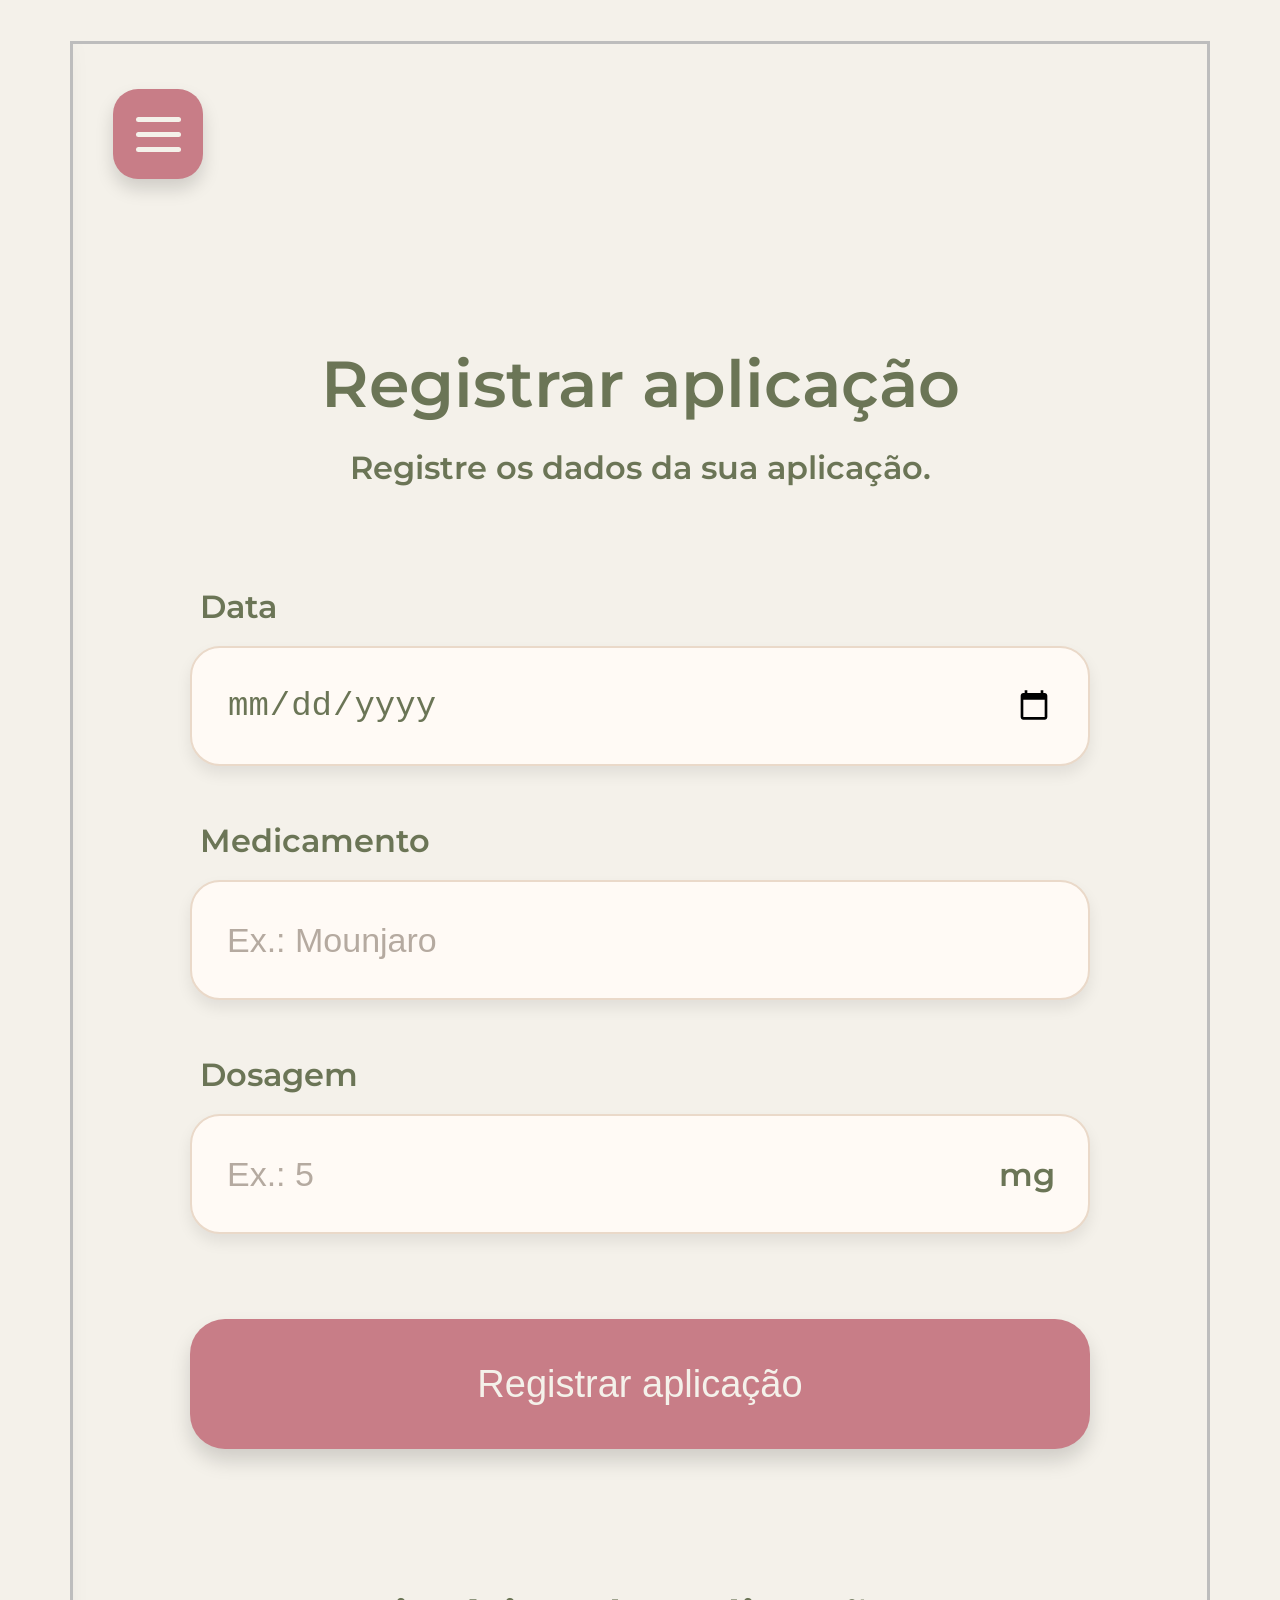
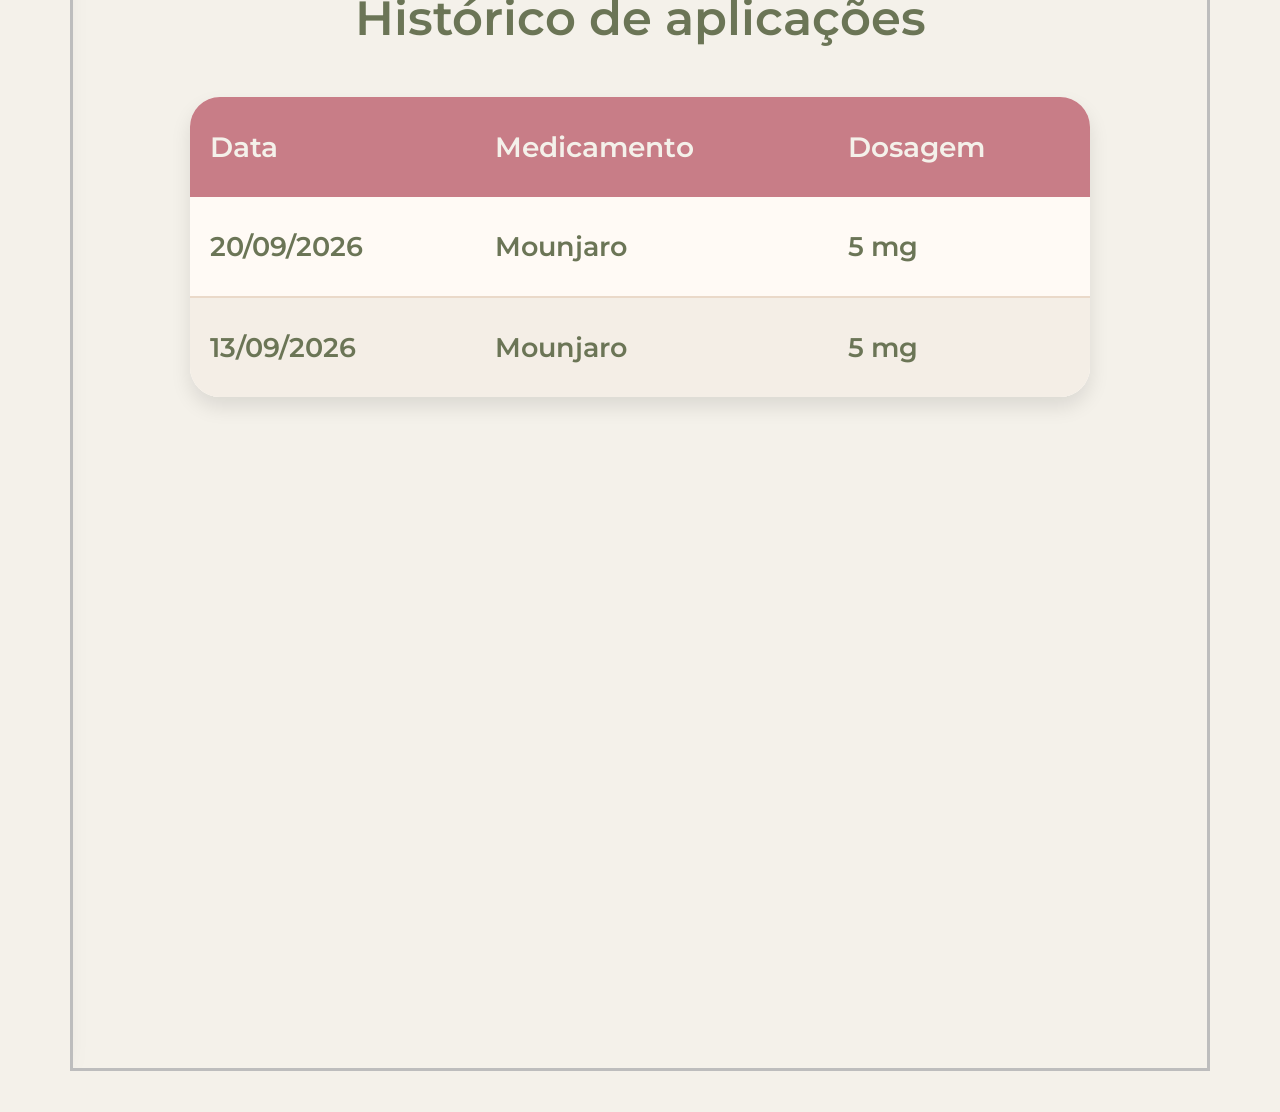
==== dose.html @ 6afb6bb6 "Estrutura inicial" ====
<!DOCTYPE html>
<html lang="pt-br">

<head>
    <meta charset="UTF-8">
    <meta name="viewport" content="width=device-width, initial-scale=1.0">
    <link rel="icon" href="assets/favicon/favicon.png">
    <title>Canetinha ♥ Canetão | Aplicação</title>
    <link rel="stylesheet" href="style.css">
</head>

<body>
    <div class="app">
        <header class="topo">
            <button class="menu-button" id="menuButton" aria-label="Abrir menu">
                <span></span>
                <span></span>
                <span></span>
            </button>
        </header>
        <aside class="menu-lateral" id="menuLateral">
            <div class="menu-header">
                <h2>Menu</h2>
                <button class="fechar-menu" id="fecharMenu" aria-label="Fechar menu">
                    &times;
                </button>
            </div>
            <nav>
                <ul>
                    <li><a href="index.html">Início</a></li>
                    <li><a href="dose.html">Registrar aplicação</a></li>
                    <li><a href="alimentacao.html">Registrar alimentação</a></li>
                    <li><a href="peso.html">Registrar peso</a></li>
                    <li><a href="dashboard.html">Dashboard</a></li>
                </ul>
            </nav>
        </aside>

        <main class="conteudo">
            <h1>Registrar aplicação</h1>
            <p class="subtitulo">Registre os dados da sua aplicação.</p>
            <form id="formDose">
                <div class="campo">
                    <label for="data">Data</label>
                    <input type="date" id="data" name="data" required>
                </div>
                <div class="campo">
                    <label for="medicamento">Medicamento</label>
                    <input type="text" id="medicamento" name="medicamento" placeholder="Ex.: Mounjaro" required>
                </div>
                <div class="campo">
                    <label for="dosagem">Dosagem</label>
                    <div class="dosagem-container">
                        <input type="number" id="dosagem" name="dosagem" placeholder="Ex.: 5" min="0" step="0.1"
                            required>
                        <span>mg</span>
                    </div>
                </div>
                <button type="submit" class="botao-principal">Registrar aplicação</button>
            </form>






            <section class="historico">
                <h2>Histórico de aplicações</h2>
                <div class="tabela-container">
                    <table>
                        <thead>
                            <tr>
                                <th>Data</th>
                                <th>Medicamento</th>
                                <th>Dosagem</th>
                            </tr>
                        </thead>
                        <tbody id="historico-body">

                            <!-- 
                        Os registros vindos do banco
                        serão inseridos aqui pelo JavaScript.
                    -->

                            <tr>
                                <td>20/09/2026</td>
                                <td>Mounjaro</td>
                                <td>5 mg</td>
                            </tr>
                            <tr>
                                <td>13/09/2026</td>
                                <td>Mounjaro</td>
                                <td>5 mg</td>
                            </tr>
                        </tbody>
                    </table>
                </div>
            </section>
        </main>
    </div>
    <script>
        const menuButton =
            document.getElementById("menuButton");
        const menuLateral =
            document.getElementById("menuLateral");
        const fecharMenu =
            document.getElementById("fecharMenu");
        menuButton.addEventListener("click", function () {

            menuLateral.classList.add("menu-aberto");
        });
        fecharMenu.addEventListener("click", function () {
            menuLateral.classList.remove("menu-aberto");
        });
    </script>
</body>

</html>
---- style.css ----
@import url('https://fonts.googleapis.com/css2?family=Montserrat:ital,wght@0,100..900;1,100..900&display=swap');

* {
    margin: 0;
    padding: 0;
    box-sizing: border-box;
}

html,
body {
    width: 100%;
    min-height: 100%;
}

body {
    background-color: #f4f1ea;
    font-family: "Montserrat", sans-serif;
    display: flex;
    justify-content: center;
    align-items: center;
    min-height: 2712px;
}

body > div {
    width: 1140px;
    min-height: 2630px;
    background-color: #ffffff;
    border: 3px solid #bdbdbd;
    display: flex;
    flex-direction: column;
    align-items: center;
}

.cabecalho {
    width: 100%;
    display: flex;
    justify-content: center;
    align-items: center;
    padding-bottom: 100px;
}

#logo {
    width: 1000px;
    max-width: 100%;
    height: auto;
    display: block;
}

.menu-main {
    width: 100%;
    display: flex;
    justify-content: center;
    margin-top: 100px;
}

.menu-main ul {
    list-style: none;
    width: 950px;
    display: flex;
    flex-direction: column;
    gap: 55px;
}

.menu-main li {
    width: 100%;
}


.menu-main a {
    width: 100%;
    height: 180px;
    display: flex;
    justify-content: center;
    align-items: center;
    background-color: #c87d87;
    color: #f4f1ea;
    text-decoration: none;
    font-size: 60px;
    font-weight: 600;
    border-radius: 45px;
    box-shadow: 0 12px 20px rgba(0, 0, 0, 0.15);
    transition:
        transform 0.2s ease,
        box-shadow 0.2s ease,
        background-color 0.2s ease;
}

.menu-main a:hover {
    background-color: #f8ddc4;
    transform: translateY(-5px);
    box-shadow: 0 16px 25px rgba(0, 0, 0, 0.18);
}

.menu-main a:active {
    transform: translateY(2px);
    box-shadow: 0 7px 12px rgba(0, 0, 0, 0.15);
}

.app {
    position: relative;
    width: 1140px;
    min-height: 2630px;
    background-color: #f4f1ea;
    border: 3px solid #bdbdbd;
    overflow: hidden;
    color: #6b7556;
    font-weight: 600;
}

.topo {
    position: relative;
    width: 100%;
    height: 180px;
    display: flex;
    align-items: center;
    padding: 40px;
}

.menu-button {
    width: 90px;
    height: 90px;
    border: none;
    background-color: #c87d87;
    border-radius: 25px;
    box-shadow: 0 10px 18px rgba(0, 0, 0, 0.15);
    cursor: pointer;
    display: flex;
    flex-direction: column;
    justify-content: center;
    align-items: center;
    gap: 10px;
    transition: 0.2s;
}


.menu-button:hover {
    background-color: #c87d87;
    transform: translateY(-3px);
}
.menu-button span {
    width: 45px;
    height: 5px;
    background-color: #f4f1ea;
    border-radius: 10px;
}

.menu-lateral {
    position: absolute;
    top: 0;
    left: 0;
    width: 650px;
    height: 100%;
    background-color: #f4f1ea;
    z-index: 10;
    padding: 60px 50px;
    box-shadow: 15px 0 30px rgba(0, 0, 0, 0.15);
    transform: translateX(-105%);
    transition: transform 0.3s ease;
}
.menu-lateral.menu-aberto {
    transform: translateX(0);
}

.menu-header {
    display: flex;
    justify-content: space-between;
    align-items: center;
    margin-bottom: 80px;
}


.menu-header h2 {
    color: #6b7556;
    font-size: 55px;
    font-weight: 600;
}

.fechar-menu {
    width: 75px;
    height: 75px;
    border: none;
    background-color: #c87d87;
    border-radius: 20px;
    color: #f4f1ea;
    font-size: 50px;
    cursor: pointer;
    display: flex;
    justify-content: center;
    align-items: center;
}

.menu-lateral ul {
    list-style: none;
    display: flex;
    flex-direction: column;
    gap: 35px;
}


.menu-lateral a {
    display: flex;
    align-items: center;
    width: 100%;
    min-height: 100px;
    padding: 20px 30px;
    background-color: #c87d87;
    border-radius: 25px;
    color: #f4f1ea;
    text-decoration: none;
    font-size: 32px;
    box-shadow: 0 8px 15px rgba(0, 0, 0, 0.12);
    transition: 0.2s;
}

.menu-lateral a:hover {
    background-color: #f8ddc4;
    transform: translateX(5px);
}

.conteudo {
    width: 900px;
    margin: 120px auto 0;
    padding-bottom: 100px;
}

.conteudo h1 {
    text-align: center;
    color: #6b7556;
    font-size: 65px;
    font-weight: 600;
    margin-bottom: 25px;
}

.subtitulo {
    text-align: center;
    color: #6b7556;
    font-size: 32px;
    margin-bottom: 100px;
}

#formDose {
    width: 100%;
    display: flex;
    flex-direction: column;
    gap: 55px;
}

.campo {
    display: flex;
    flex-direction: column;
    gap: 20px;
}

.campo label {
    color: #6b7556;
    font-size: 32px;
    padding-left: 10px;
}

.campo input {
    width: 100%;
    height: 120px;
    border: 2px solid #ead9c9;
    border-radius: 30px;
    background-color: #fffaf5;
    padding: 0 35px;
    color: #6b7556;
    font-size: 34px;
    outline: none;
    box-shadow: 0 8px 15px rgba(0, 0, 0, 0.08);
    transition: 0.2s;
}

.campo input:focus {
    border-color: #c98b98;
    background-color: #ffffff;
    box-shadow: 0 0 0 5px rgba(201, 139, 152, 0.12);
}

.campo input::placeholder {
    color: #b5aaa0;
}

.dosagem-container {
    position: relative;
    width: 100%;
}

.dosagem-container input {
    padding-right: 100px;
}

.dosagem-container span {
    position: absolute;
    right: 35px;
    top: 50%;
    transform: translateY(-50%);
    color: #6b7556;
    font-size: 32px;
}

.botao-principal {
    width: 100%;
    height: 130px;
    margin-top: 30px;
    border: none;
    border-radius: 35px;
    background-color: #c87d87;
    color: #f4f1ea;
    font-size: 38px;
    cursor: pointer;
    box-shadow: 0 12px 20px rgba(0, 0, 0, 0.15);
    transition:
        transform 0.2s ease,
        background-color 0.2s ease,
        box-shadow 0.2s ease;
}

.botao-principal:hover {
    background-color: #f8ddc4;
    transform: translateY(-4px);
    box-shadow: 0 16px 25px rgba(0, 0, 0, 0.18);
}

.botao-principal:active {
    transform: translateY(2px);
    box-shadow: 0 7px 12px rgba(0, 0, 0, 0.15);
}

.historico {
    width: 100%;
    margin-top: 140px;
    padding-bottom: 100px;
}

.historico h2 {
    color: #6b7556;
    font-size: 48px;
    font-weight: 600;
    text-align: center;
    margin-bottom: 50px;
}

.tabela-container {
    width: 100%;
    overflow-x: auto;
    border-radius: 30px;
    box-shadow:
        0 10px 20px rgba(0, 0, 0, 0.10);
}


.tabela-container table {
    width: 100%;
    border-collapse: collapse;
    background-color: #fffaf5;
    overflow: hidden;
}

.tabela-container th {
    height: 100px;
    padding: 20px;
    background-color: #c87d87;
    color: #f4f1ea;
    font-size: 28px;
    font-weight: 600;
    text-align: left;
}

.tabela-container td {
    height: 100px;
    padding: 20px;
    color: #6b7556;
    font-size: 27px;
    border-bottom: 2px solid #ead9c9;
}

.tabela-container tbody tr:nth-child(even) {
    background-color: #f4eee6;
}

.tabela-container tbody tr:hover {
    background-color: #f8ddc4;
}

.tabela-container tbody tr:last-child td {
    border-bottom: none;
}

.conteudo-peso {
    width: 900px;
    margin: 100px auto 0;
    padding-bottom: 150px;
}

.conteudo-peso h1 {
    text-align: center;
    color: #6b7556;
    font-size: 65px;
    font-weight: 600;
    margin-bottom: 25px;
}

.conteudo-peso h2 {
    color: #6b7556;
    font-size: 45px;
    font-weight: 600;
    text-align: center;
    margin-bottom: 20px;
}

.descricao-secao {
    color: #6b7556;
    font-size: 27px;
    text-align: center;
    margin-bottom: 50px;
}

.config-peso {
    width: 100%;
    padding: 55px;
    margin-top: 80px;
    background-color: #fffaf5;
    border: 2px solid #ead9c9;
    border-radius: 35px;
    box-shadow:
        0 10px 20px rgba(0, 0, 0, 0.08);
}

#formMeta,
#formPeso {
    width: 100%;
    display: flex;
    flex-direction: column;
    gap: 40px;
}

.campo-peso {
    display: flex;
    flex-direction: column;
    gap: 18px;
}

.campo-peso label {
    color: #6b7556;
    font-size: 30px;
    padding-left: 10px;
    font-weight: 600;
}

.campo-peso > input,
.input-peso input {
    width: 100%;
    height: 110px;
    border: 2px solid #ead9c9;
    border-radius: 30px;
    background-color: #ffffff;
    padding: 0 35px;
    color: #6b7556;
    font-size: 32px;
    outline: none;
    box-shadow:
        0 8px 15px rgba(0, 0, 0, 0.06);
    transition: 0.2s;
}

.campo-peso > input:focus,
.input-peso input:focus {
    border-color: #c87d87;
    box-shadow:
        0 0 0 5px rgba(200, 125, 135, 0.12);
}

.input-peso {
    position: relative;
    width: 100%;
}

.input-peso input {
    padding-right: 100px;
}

.input-peso span {
    position: absolute;
    right: 35px;
    top: 50%;
    transform: translateY(-50%);
    color: #6b7556;
    font-size: 30px;
    font-weight: 600;
}

.botao-peso {
    width: 100%;
    height: 120px;
    margin-top: 15px;
    border: none;
    border-radius: 30px;
    background-color: #c87d87;
    color: #f4f1ea;
    font-size: 34px;
    font-weight: 600;
    cursor: pointer;
    box-shadow:
        0 12px 20px rgba(0, 0, 0, 0.15);
    transition:
        transform 0.2s ease,
        background-color 0.2s ease,
        box-shadow 0.2s ease;
}

.botao-peso:hover {
    background-color: #b96e79;
    transform: translateY(-4px);
    box-shadow:
        0 16px 25px rgba(0, 0, 0, 0.18);
}

.botao-peso:active {
    transform: translateY(2px);
    box-shadow:
        0 7px 12px rgba(0, 0, 0, 0.15);
}


.progresso-peso {
    width: 100%;
    margin-top: 90px;
    padding: 55px;
    background-color: #ffffff;
    border: 2px solid #ead9c9;
    border-radius: 35px;
    box-shadow:
        0 10px 20px rgba(0, 0, 0, 0.08);
}

.progresso-info {
    display: grid;
    grid-template-columns:
        repeat(3, 1fr);
    gap: 25px;
    margin-top: 50px;
}

.progresso-info > div {
    min-height: 160px;
    padding: 25px;
    background-color: #f4f1ea;
    border-radius: 25px;
    display: flex;
    flex-direction: column;
    justify-content: center;
    align-items: center;
    text-align: center;
}

.titulo-info {
    color: #6b7556;
    font-size: 23px;
    margin-bottom: 12px;
}

.progresso-info strong {
    color: #c87d87;
    font-size: 35px;
}

.barra-container {
    width: 100%;
    height: 45px;
    margin-top: 55px;
    background-color: #ead9c9;
    border-radius: 50px;
    overflow: hidden;
}

.barra-progresso {
    width: 0%;
    height: 100%;
    background-color: #c87d87;
    border-radius: 50px;
    transition: width 0.5s ease;
}

.porcentagem {
    color: #6b7556;
    font-size: 25px;
    text-align: center;
    margin-top: 25px;
}

.registro-semanal {
    width: 100%;
    margin-top: 90px;
    padding: 55px;
    background-color: #fffaf5;
    border: 2px solid #ead9c9;
    border-radius: 35px;
    box-shadow:
        0 10px 20px rgba(0, 0, 0, 0.08);
}

.historico-peso {
    width: 100%;
    margin-top: 90px;
    padding-bottom: 100px;
}

.historico-peso h2 {
    margin-bottom: 50px;
}

.historico-peso .tabela-container {
    width: 100%;
    overflow-x: auto;
    border-radius: 30px;
    box-shadow:
        0 10px 20px rgba(0, 0, 0, 0.10);
}

.historico-peso table {
    width: 100%;
    border-collapse: collapse;
    background-color: #fffaf5;
}

.historico-peso th {
    height: 100px;
    padding: 20px;
    background-color: #c87d87;
    color: #f4f1ea;
    font-size: 27px;
    font-weight: 600;
    text-align: left;
}

.historico-peso td {
    height: 100px;
    padding: 20px;
    color: #6b7556;
    font-size: 27px;
    border-bottom: 2px solid #ead9c9;
}

.historico-peso tbody tr:nth-child(even) {
    background-color: #f4eee6;
}

.historico-peso tbody tr:hover {
    background-color: #f8ddc4;
}

.historico-peso tbody tr:last-child td {
    border-bottom: none;
}
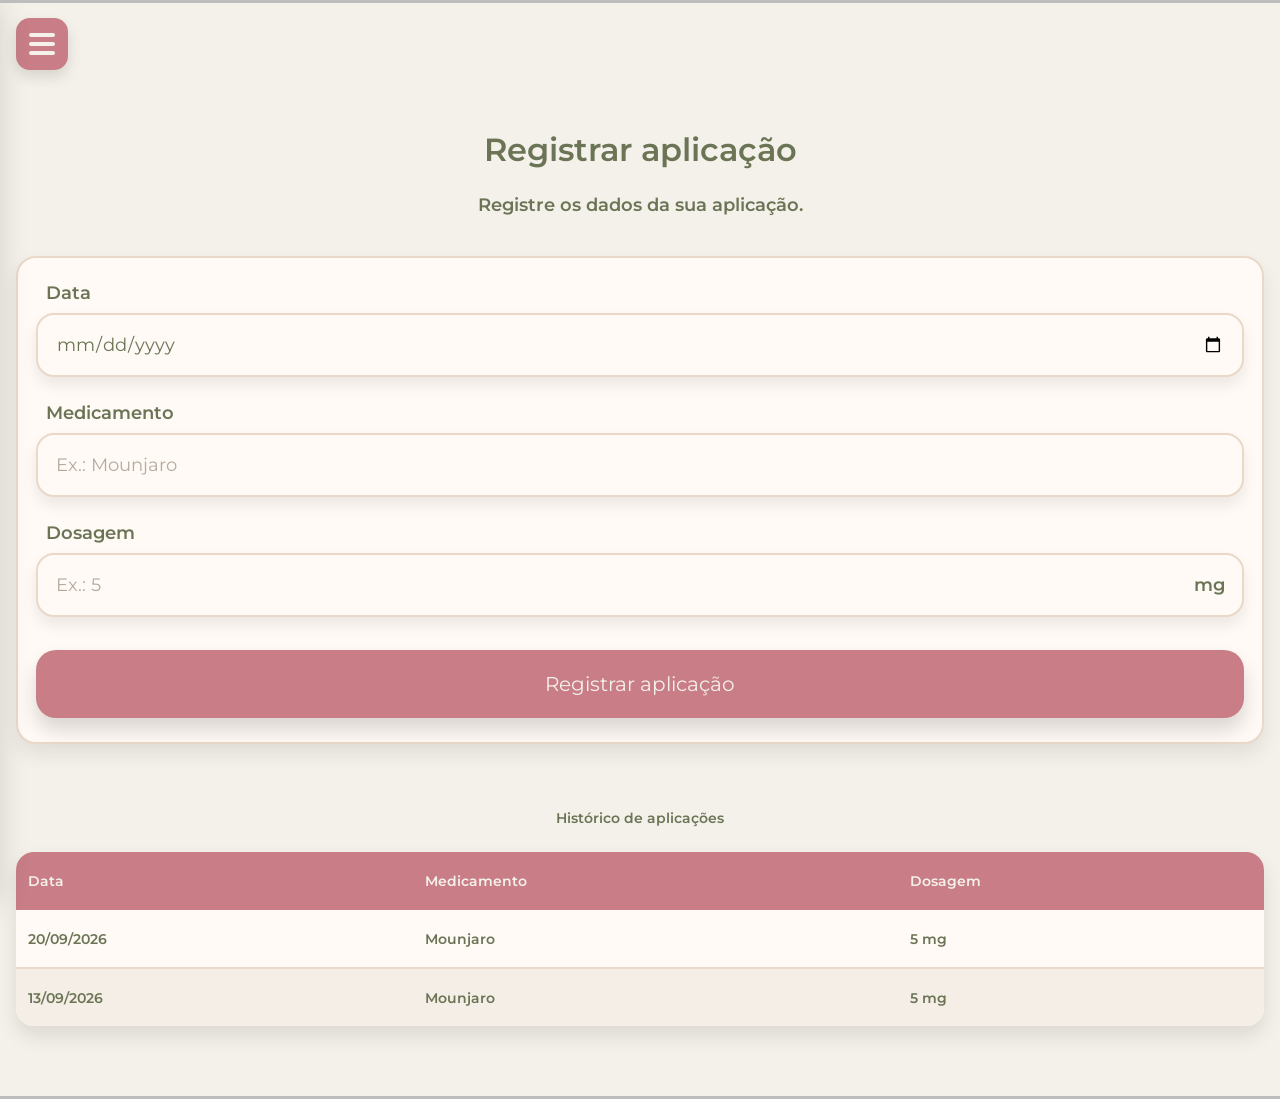
==== commit f13bcb32: "mudança nome da página" ====
--- a/dose.html
+++ b/dose.html
@@ -5,7 +5,7 @@
     <meta charset="UTF-8">
     <meta name="viewport" content="width=device-width, initial-scale=1.0">
     <link rel="icon" href="assets/favicon/favicon.png">
-    <title>Canetinha ♥ Canetão | Aplicação</title>
+    <title>Canetinha | Aplicação</title>
     <link rel="stylesheet" href="style.css">
 </head>
 
--- a/style.css
+++ b/style.css
@@ -9,7 +9,7 @@
 html,
 body {
     width: 100%;
-    min-height: 100%;
+    min-height: 100dvh;
 }
 
 body {
@@ -18,12 +18,12 @@
     display: flex;
     justify-content: center;
     align-items: center;
-    min-height: 2712px;
+    min-height: 100vh;
 }
 
 body > div {
-    width: 1140px;
-    min-height: 2630px;
+    width: 100%;
+    min-height: 100vh;
     background-color: #ffffff;
     border: 3px solid #bdbdbd;
     display: flex;
@@ -36,29 +36,31 @@
     display: flex;
     justify-content: center;
     align-items: center;
-    padding-bottom: 100px;
 }
 
 #logo {
-    width: 1000px;
-    max-width: 100%;
+    width: 100%;
+    max-width: 300px;
     height: auto;
     display: block;
+    margin: 30px 0 0 0;
 }
 
 .menu-main {
     width: 100%;
     display: flex;
     justify-content: center;
-    margin-top: 100px;
+    margin-top: 0;
+    padding: 0 10px;
 }
 
 .menu-main ul {
     list-style: none;
-    width: 950px;
-    display: flex;
-    flex-direction: column;
-    gap: 55px;
+    width: calc(100vw - 40px);
+    display: flex;
+    flex-direction: column;
+    gap: 15px;
+    margin-top: 25px;
 }
 
 .menu-main li {
@@ -68,16 +70,17 @@
 
 .menu-main a {
     width: 100%;
-    height: 180px;
+    height: 55px;
+    min-height: 55px;
     display: flex;
     justify-content: center;
     align-items: center;
     background-color: #c87d87;
     color: #f4f1ea;
     text-decoration: none;
-    font-size: 60px;
-    font-weight: 600;
-    border-radius: 45px;
+    font-size: 20px;
+    font-weight: 600;
+    border-radius: 20px;
     box-shadow: 0 12px 20px rgba(0, 0, 0, 0.15);
     transition:
         transform 0.2s ease,
@@ -98,8 +101,8 @@
 
 .app {
     position: relative;
-    width: 1140px;
-    min-height: 2630px;
+    width: 100%;
+    min-height: 100vh;
     background-color: #f4f1ea;
     border: 3px solid #bdbdbd;
     overflow: hidden;
@@ -110,49 +113,48 @@
 .topo {
     position: relative;
     width: 100%;
-    height: 180px;
-    display: flex;
-    align-items: center;
-    padding: 40px;
+    min-height: 72px;
+    display: flex;
+    align-items: center;
+    padding: 15px 16px;
 }
 
 .menu-button {
-    width: 90px;
-    height: 90px;
+    width: 52px;
+    height: 52px;
     border: none;
     background-color: #c87d87;
-    border-radius: 25px;
-    box-shadow: 0 10px 18px rgba(0, 0, 0, 0.15);
+    border-radius: 14px;
+    box-shadow: 0 7px 14px rgba(0, 0, 0, 0.12);
     cursor: pointer;
     display: flex;
     flex-direction: column;
     justify-content: center;
     align-items: center;
-    gap: 10px;
-    transition: 0.2s;
-}
-
+    gap: 5px;
+}
 
 .menu-button:hover {
     background-color: #c87d87;
     transform: translateY(-3px);
 }
+
 .menu-button span {
-    width: 45px;
-    height: 5px;
+    width: 26px;
+    height: 4px;
     background-color: #f4f1ea;
-    border-radius: 10px;
+    border-radius: 8px;
 }
 
 .menu-lateral {
     position: absolute;
     top: 0;
     left: 0;
-    width: 650px;
-    height: 100%;
+    width: min(88vw, 340px);
+    height: 100dvh;
     background-color: #f4f1ea;
     z-index: 10;
-    padding: 60px 50px;
+    padding: 25px 18px;
     box-shadow: 15px 0 30px rgba(0, 0, 0, 0.15);
     transform: translateX(-105%);
     transition: transform 0.3s ease;
@@ -165,24 +167,24 @@
     display: flex;
     justify-content: space-between;
     align-items: center;
-    margin-bottom: 80px;
+    margin-bottom: 35px;
 }
 
 
 .menu-header h2 {
     color: #6b7556;
-    font-size: 55px;
+    font-size: 14px;
     font-weight: 600;
 }
 
 .fechar-menu {
-    width: 75px;
-    height: 75px;
+    width: 48px;
+    height: 48px;
     border: none;
     background-color: #c87d87;
     border-radius: 20px;
     color: #f4f1ea;
-    font-size: 50px;
+    font-size: 18px;
     cursor: pointer;
     display: flex;
     justify-content: center;
@@ -193,7 +195,7 @@
     list-style: none;
     display: flex;
     flex-direction: column;
-    gap: 35px;
+    gap: 13px;
 }
 
 
@@ -201,13 +203,13 @@
     display: flex;
     align-items: center;
     width: 100%;
-    min-height: 100px;
-    padding: 20px 30px;
+    min-height: 60px;
+    padding: 15px 16px;
     background-color: #c87d87;
     border-radius: 25px;
     color: #f4f1ea;
     text-decoration: none;
-    font-size: 32px;
+    font-size: 18px;
     box-shadow: 0 8px 15px rgba(0, 0, 0, 0.12);
     transition: 0.2s;
 }
@@ -218,15 +220,15 @@
 }
 
 .conteudo {
-    width: 900px;
-    margin: 120px auto 0;
-    padding-bottom: 100px;
+    width: calc(100% - 32px);
+    margin: 45px auto 0;
+    padding-bottom: 35px;
 }
 
 .conteudo h1 {
     text-align: center;
     color: #6b7556;
-    font-size: 65px;
+    font-size: 32px;
     font-weight: 600;
     margin-bottom: 25px;
 }
@@ -234,38 +236,43 @@
 .subtitulo {
     text-align: center;
     color: #6b7556;
-    font-size: 32px;
-    margin-bottom: 100px;
+    font-size: 18px;
+    margin-bottom: 40px;
 }
 
 #formDose {
     width: 100%;
     display: flex;
     flex-direction: column;
-    gap: 55px;
+    gap: 25px;
+    background-color: #fffaf5;
+    padding: 24px 18px;
+    border: 2px solid #ead9c9;
+    border-radius: 20px;
+    box-shadow: 0 10px 20px rgba(0, 0, 0, 0.08);
 }
 
 .campo {
     display: flex;
     flex-direction: column;
-    gap: 20px;
+    gap: 9px;
 }
 
 .campo label {
     color: #6b7556;
-    font-size: 32px;
+    font-size: 18px;
     padding-left: 10px;
 }
 
 .campo input {
     width: 100%;
-    height: 120px;
+    height: 64px;
     border: 2px solid #ead9c9;
-    border-radius: 30px;
+    border-radius: 18px;
     background-color: #fffaf5;
-    padding: 0 35px;
-    color: #6b7556;
-    font-size: 34px;
+    padding: 0 18px;
+    color: #6b7556;
+    font-size: 18px;
     outline: none;
     box-shadow: 0 8px 15px rgba(0, 0, 0, 0.08);
     transition: 0.2s;
@@ -287,27 +294,27 @@
 }
 
 .dosagem-container input {
-    padding-right: 100px;
+    padding-right: 65px;
 }
 
 .dosagem-container span {
     position: absolute;
-    right: 35px;
+    right: 19px;
     top: 50%;
     transform: translateY(-50%);
     color: #6b7556;
-    font-size: 32px;
+    font-size: 18px;
 }
 
 .botao-principal {
     width: 100%;
-    height: 130px;
-    margin-top: 30px;
+    min-height: 68px;
+    margin-top: 8px;
     border: none;
-    border-radius: 35px;
+    border-radius: 20px;
     background-color: #c87d87;
     color: #f4f1ea;
-    font-size: 38px;
+    font-size: 20px;
     cursor: pointer;
     box-shadow: 0 12px 20px rgba(0, 0, 0, 0.15);
     transition:
@@ -329,22 +336,22 @@
 
 .historico {
     width: 100%;
-    margin-top: 140px;
-    padding-bottom: 100px;
+    margin-top: 65px;
+    padding-bottom: 35px;
 }
 
 .historico h2 {
     color: #6b7556;
-    font-size: 48px;
-    font-weight: 600;
-    text-align: center;
-    margin-bottom: 50px;
+    font-size: 14px;
+    font-weight: 600;
+    text-align: center;
+    margin-bottom: 25px;
 }
 
 .tabela-container {
     width: 100%;
     overflow-x: auto;
-    border-radius: 30px;
+    border-radius: 18px;
     box-shadow:
         0 10px 20px rgba(0, 0, 0, 0.10);
 }
@@ -358,20 +365,20 @@
 }
 
 .tabela-container th {
-    height: 100px;
-    padding: 20px;
+    height: 58px;
+    padding: 12px;
     background-color: #c87d87;
     color: #f4f1ea;
-    font-size: 28px;
+    font-size: 14px;
     font-weight: 600;
     text-align: left;
 }
 
 .tabela-container td {
-    height: 100px;
-    padding: 20px;
-    color: #6b7556;
-    font-size: 27px;
+    height: 58px;
+    padding: 12px;
+    color: #6b7556;
+    font-size: 14px;
     border-bottom: 2px solid #ead9c9;
 }
 
@@ -388,22 +395,22 @@
 }
 
 .conteudo-peso {
-    width: 900px;
-    margin: 100px auto 0;
+    width: calc(100% - 32px);
+    margin: 40px auto 0;
     padding-bottom: 150px;
 }
 
 .conteudo-peso h1 {
     text-align: center;
     color: #6b7556;
-    font-size: 65px;
+    font-size: 32px;
     font-weight: 600;
     margin-bottom: 25px;
 }
 
 .conteudo-peso h2 {
     color: #6b7556;
-    font-size: 45px;
+    font-size: 26px;
     font-weight: 600;
     text-align: center;
     margin-bottom: 20px;
@@ -411,18 +418,18 @@
 
 .descricao-secao {
     color: #6b7556;
-    font-size: 27px;
-    text-align: center;
-    margin-bottom: 50px;
+    font-size: 14px;
+    text-align: center;
+    margin-bottom: 25px;
 }
 
 .config-peso {
     width: 100%;
-    padding: 55px;
+    padding: 24px 18px;
     margin-top: 80px;
     background-color: #fffaf5;
     border: 2px solid #ead9c9;
-    border-radius: 35px;
+    border-radius: 20px;
     box-shadow:
         0 10px 20px rgba(0, 0, 0, 0.08);
 }
@@ -432,18 +439,17 @@
     width: 100%;
     display: flex;
     flex-direction: column;
-    gap: 40px;
+    gap: 15px;
 }
 
 .campo-peso {
     display: flex;
     flex-direction: column;
-    gap: 18px;
-}
-
+    gap: 9px;
+}
 .campo-peso label {
     color: #6b7556;
-    font-size: 30px;
+    font-size: 18px;
     padding-left: 10px;
     font-weight: 600;
 }
@@ -451,16 +457,15 @@
 .campo-peso > input,
 .input-peso input {
     width: 100%;
-    height: 110px;
+    height: 64px;
     border: 2px solid #ead9c9;
-    border-radius: 30px;
+    border-radius: 18px;
     background-color: #ffffff;
-    padding: 0 35px;
-    color: #6b7556;
-    font-size: 32px;
+    padding: 0 18px;
+    color: #6b7556;
+    font-size: 18px;
     outline: none;
-    box-shadow:
-        0 8px 15px rgba(0, 0, 0, 0.06);
+    box-shadow: 0 8px 15px rgba(0, 0, 0, 0.06);
     transition: 0.2s;
 }
 
@@ -477,28 +482,28 @@
 }
 
 .input-peso input {
-    padding-right: 100px;
+    padding-right: 65px;
 }
 
 .input-peso span {
     position: absolute;
-    right: 35px;
+    right: 19px;
     top: 50%;
     transform: translateY(-50%);
     color: #6b7556;
-    font-size: 30px;
+    font-size: 18px;
     font-weight: 600;
 }
 
 .botao-peso {
     width: 100%;
-    height: 120px;
+    height: 64px;
     margin-top: 15px;
     border: none;
-    border-radius: 30px;
+    border-radius: 18px;
     background-color: #c87d87;
     color: #f4f1ea;
-    font-size: 34px;
+    font-size: 18px;
     font-weight: 600;
     cursor: pointer;
     box-shadow:
@@ -525,25 +530,24 @@
 
 .progresso-peso {
     width: 100%;
-    margin-top: 90px;
-    padding: 55px;
+    margin-top: 45px;
+    padding: 24px 18px;
     background-color: #ffffff;
     border: 2px solid #ead9c9;
-    border-radius: 35px;
+    border-radius: 20px;
     box-shadow:
         0 10px 20px rgba(0, 0, 0, 0.08);
 }
 
 .progresso-info {
     display: grid;
-    grid-template-columns:
-        repeat(3, 1fr);
+    grid-template-columns: 1fr;
     gap: 25px;
     margin-top: 50px;
 }
 
 .progresso-info > div {
-    min-height: 160px;
+    min-height: 90px;
     padding: 25px;
     background-color: #f4f1ea;
     border-radius: 25px;
@@ -556,18 +560,18 @@
 
 .titulo-info {
     color: #6b7556;
-    font-size: 23px;
+    font-size: 15px;
     margin-bottom: 12px;
 }
 
 .progresso-info strong {
     color: #c87d87;
-    font-size: 35px;
+    font-size: 17px;
 }
 
 .barra-container {
     width: 100%;
-    height: 45px;
+    height: 27px;
     margin-top: 55px;
     background-color: #ead9c9;
     border-radius: 50px;
@@ -576,7 +580,7 @@
 
 .barra-progresso {
     width: 0%;
-    height: 100%;
+    height: 100dvh;
     background-color: #c87d87;
     border-radius: 50px;
     transition: width 0.5s ease;
@@ -584,36 +588,36 @@
 
 .porcentagem {
     color: #6b7556;
-    font-size: 25px;
+    font-size: 17px;
     text-align: center;
     margin-top: 25px;
 }
 
 .registro-semanal {
     width: 100%;
-    margin-top: 90px;
-    padding: 55px;
+    margin-top: 45px;
+    padding: 24px 18px;
     background-color: #fffaf5;
     border: 2px solid #ead9c9;
-    border-radius: 35px;
+    border-radius: 20px;
     box-shadow:
         0 10px 20px rgba(0, 0, 0, 0.08);
 }
 
 .historico-peso {
     width: 100%;
-    margin-top: 90px;
-    padding-bottom: 100px;
+    margin-top: 45px;
+    padding-bottom: 35px;
 }
 
 .historico-peso h2 {
-    margin-bottom: 50px;
+    margin-bottom: 25px;
 }
 
 .historico-peso .tabela-container {
     width: 100%;
     overflow-x: auto;
-    border-radius: 30px;
+    border-radius: 18px;
     box-shadow:
         0 10px 20px rgba(0, 0, 0, 0.10);
 }
@@ -625,20 +629,20 @@
 }
 
 .historico-peso th {
-    height: 100px;
-    padding: 20px;
+    height: 58px;
+    padding: 12px;
     background-color: #c87d87;
     color: #f4f1ea;
-    font-size: 27px;
+    font-size: 14px;
     font-weight: 600;
     text-align: left;
 }
 
 .historico-peso td {
-    height: 100px;
-    padding: 20px;
-    color: #6b7556;
-    font-size: 27px;
+    height: 58px;
+    padding: 12px;
+    color: #6b7556;
+    font-size: 14px;
     border-bottom: 2px solid #ead9c9;
 }
 
@@ -652,4 +656,17 @@
 
 .historico-peso tbody tr:last-child td {
     border-bottom: none;
-}+}
+
+/* Regras finais para uso exclusivamente em celular */
+html, body { width: 100%; overflow-x: hidden; -webkit-text-size-adjust: 100%; }
+body { min-height: 100vh; padding: 0; display: block; }
+body > div, .app { width: 100%; min-height: 100vh; border-left: 0; border-right: 0; }
+img { max-width: 100%; height: auto; }
+input, textarea, select, button { max-width: 100%; font-family: inherit; }
+.tabela-container { overflow-x: auto; -webkit-overflow-scrolling: touch; }
+@media (max-width: 360px) {
+    .conteudo, .conteudo-peso { width: calc(100% - 24px); }
+    .menu-main { padding-left: 15px; padding-right: 15px; }
+    .menu-main a { font-size: 18px; }
+}
